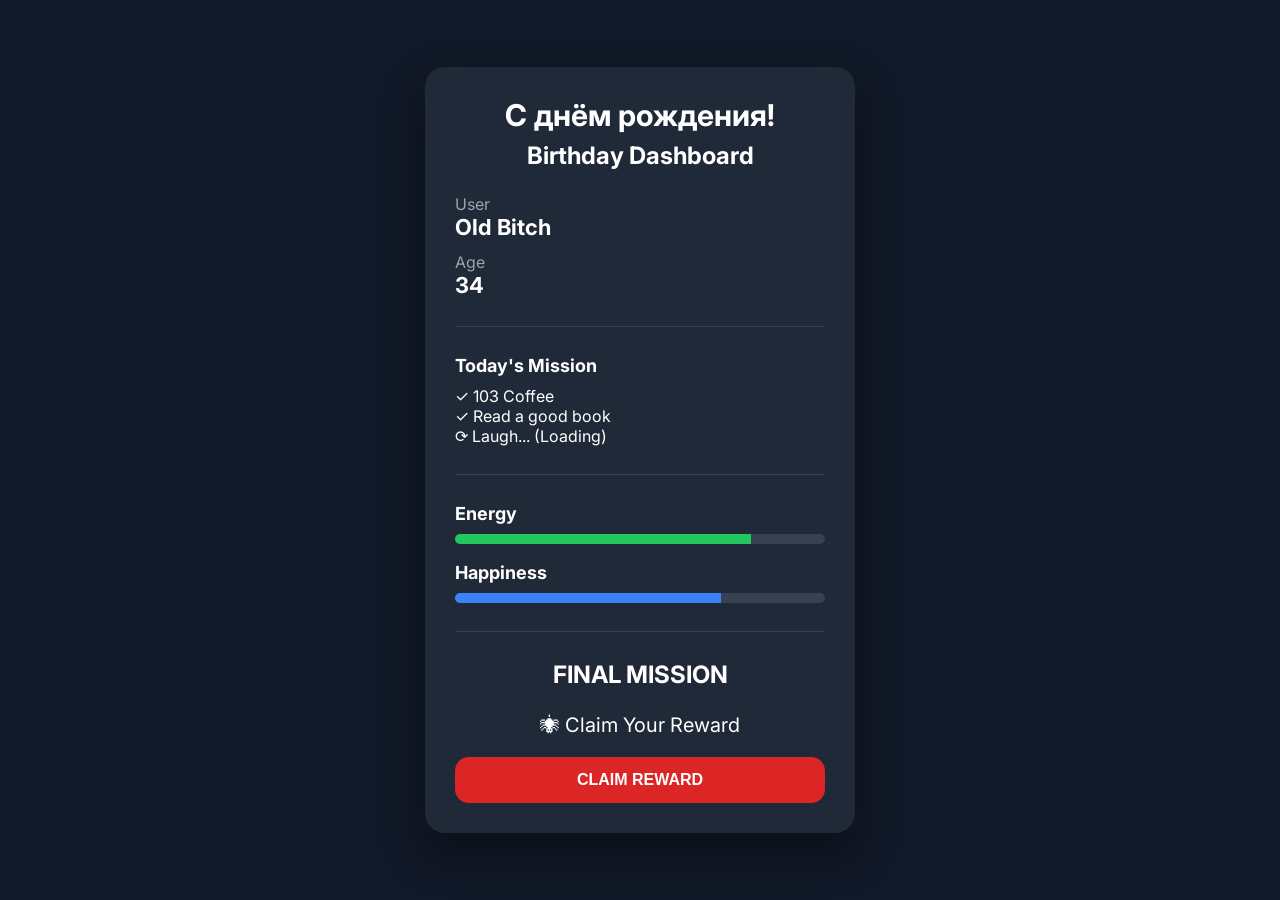
==== v1-backup/index.html @ 1742c91b "Final birthday dashboard" ====
<!DOCTYPE html>
<html lang="en">

<head>
    <meta charset="UTF-8">
    <meta name="viewport" content="width=device-width, initial-scale=1.0">

    <title>Birthday Dashboard</title>
<link rel="preconnect" href="https://fonts.googleapis.com">
<link rel="preconnect" href="https://fonts.gstatic.com" crossorigin>

<link href="https://fonts.googleapis.com/css2?family=Inter:wght@400;500;600;700&display=swap" rel="stylesheet">
    <link rel="stylesheet" href="style.css">
</head>

<body>

<div class="container">

    <h1>С днём рождения!</h1>

    <h2>Birthday Dashboard</h2>

    <div class="section">
        <p class="label">User</p>
        <p class="value">Old Bitch</p>

        <p class="label">Age</p>
        <p class="value">34</p>
    </div>

    <hr>

    <h3>Today's Mission</h3>

    <p>✓ 103 Coffee</p>

    <p>✓ Read a good book</p>

    <p id="laugh">⟳ Laugh... (Loading)</p>

    <hr>

    <h3>Energy</h3>

    <div class="bar">
        <div id="energy-fill"></div>
    </div>

    <h3>Happiness</h3>

    <div class="bar">
        <div id="happy-fill"></div>
    </div>

    <hr>

    <h2>FINAL MISSION</h2>

    <p class="reward">🕷 Claim Your Reward</p>

    <button id="reward-button">
        CLAIM REWARD
    </button>

</div>

<script src="script.js"></script>

</body>

</html>
---- v1-backup/style.css ----
* {
    margin: 0;
    padding: 0;
    box-sizing: border-box;
}

body {
     background: #111827;

    color: white;

    font-family: "Inter", sans-serif;

    display: flex;

    justify-content: center;

    align-items: center;

    min-height: 100vh;

    padding: 24px;
}

.container {

    width: 100%;

    max-width: 430px;

    background: #1F2937;

    border-radius: 20px;

    padding: 30px;

    box-shadow: 0 20px 40px rgba(0,0,0,.35);

}

h1{
    font-size:30px;

    text-align:center;

    margin-bottom:8px;
}

h2{
    font-size:24px;

    text-align:center;

    margin-bottom:24px;
}

h3{
     font-size:18px;

    margin-top:18px;

    margin-bottom:10px;
}

.label{
    color:#9ca3af;
    margin-top:10px;
}

.value{
    font-size:22px;
    font-weight:bold;
    margin-bottom:12px;
}

hr{
    border:none;
    border-top:1px solid #374151;
    margin:28px 0;
}

.bar{
    width:100%;

    height:10px;

    background:#374151;

    border-radius:999px;

    overflow:hidden;

    margin-bottom:16px;
}

#energy-fill{
    width:80%;
    height:100%;
    background:#22c55e;
}

#happy-fill{
    width:72%;
    height:100%;
    background:#3b82f6;
}

.reward{
    text-align:center;
    font-size:20px;
    margin-bottom:20px;
}

button{

    width:100%;

    padding:14px;

    border-radius:14px;

    border:none;

    background:#DC2626;

    color:white;

    font-size:16px;

    font-weight:600;

    cursor:pointer;

    transition:.2s;
}

button:hover{

    background:#1d4ed8;

    transform:translateY(-2px);

}
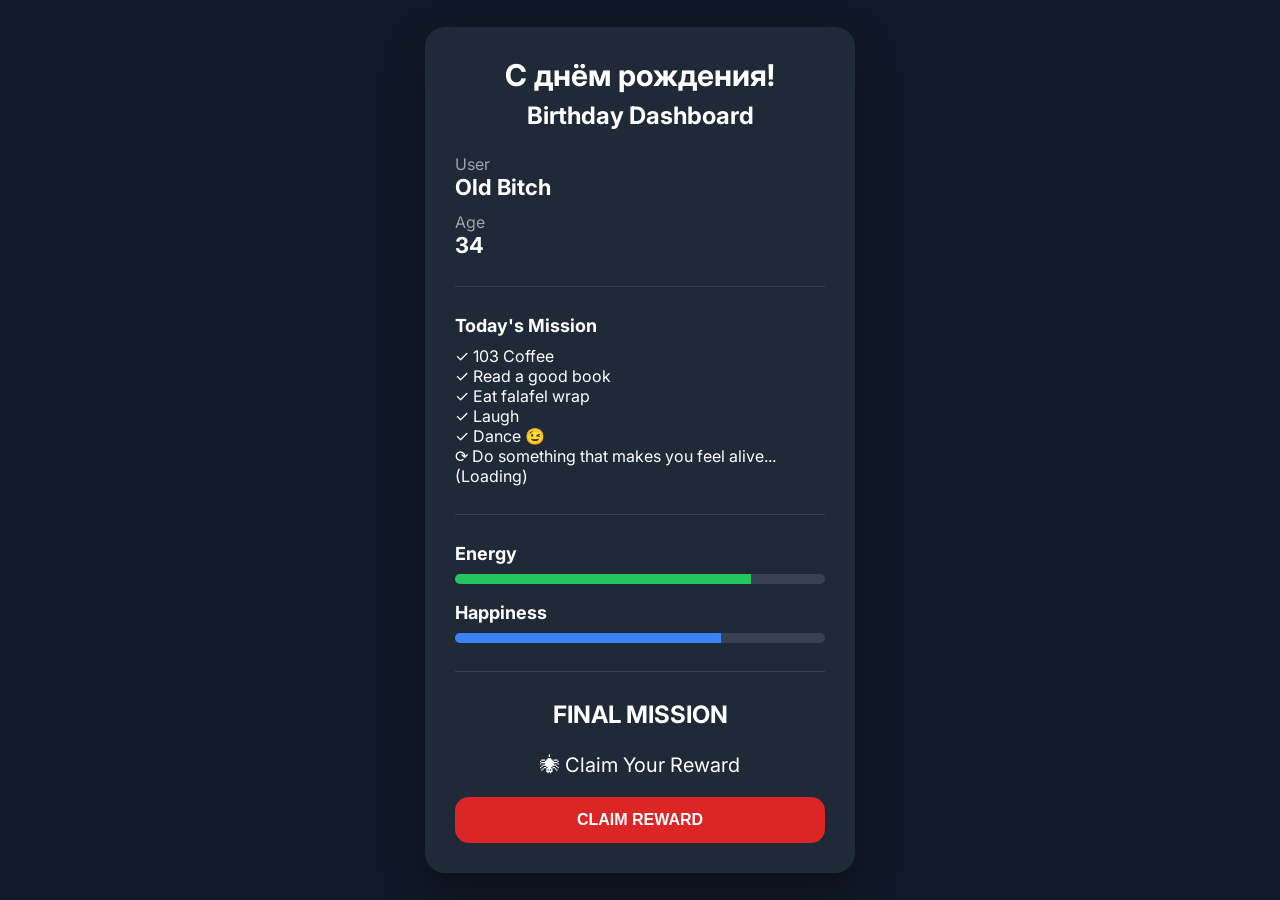
==== commit bd70d672: "New dashboard" ====
--- a/v1-backup/index.html
+++ b/v1-backup/index.html
@@ -31,13 +31,41 @@
 
     <hr>
 
+
     <h3>Today's Mission</h3>
 
-    <p>✓ 103 Coffee</p>
+    <div class="mission">
+        <span>✓</span>
+        <span>103 Coffee</span>
+    </div>
 
-    <p>✓ Read a good book</p>
+    <div class="mission">
+        <span>✓</span>
+        <span>Read a good book</span>
+    </div>
 
-    <p id="laugh">⟳ Laugh... (Loading)</p>
+    <div class="mission">
+        <span>✓</span>
+        <span>Eat falafel wrap</span>
+    </div>
+
+    <div class="mission">
+        <span>✓</span>
+        <span>Laugh</span>
+    </div>
+
+    <div class="mission">
+        <span>✓</span>
+        <span>Dance 😉</span>
+    </div>
+
+    <div class="mission">
+        <span class="spinner">⟳</span>
+        <span id="loadingText">
+            Do something that makes you feel alive... (Loading)
+        </span>
+    </div>
+
 
     <hr>
 
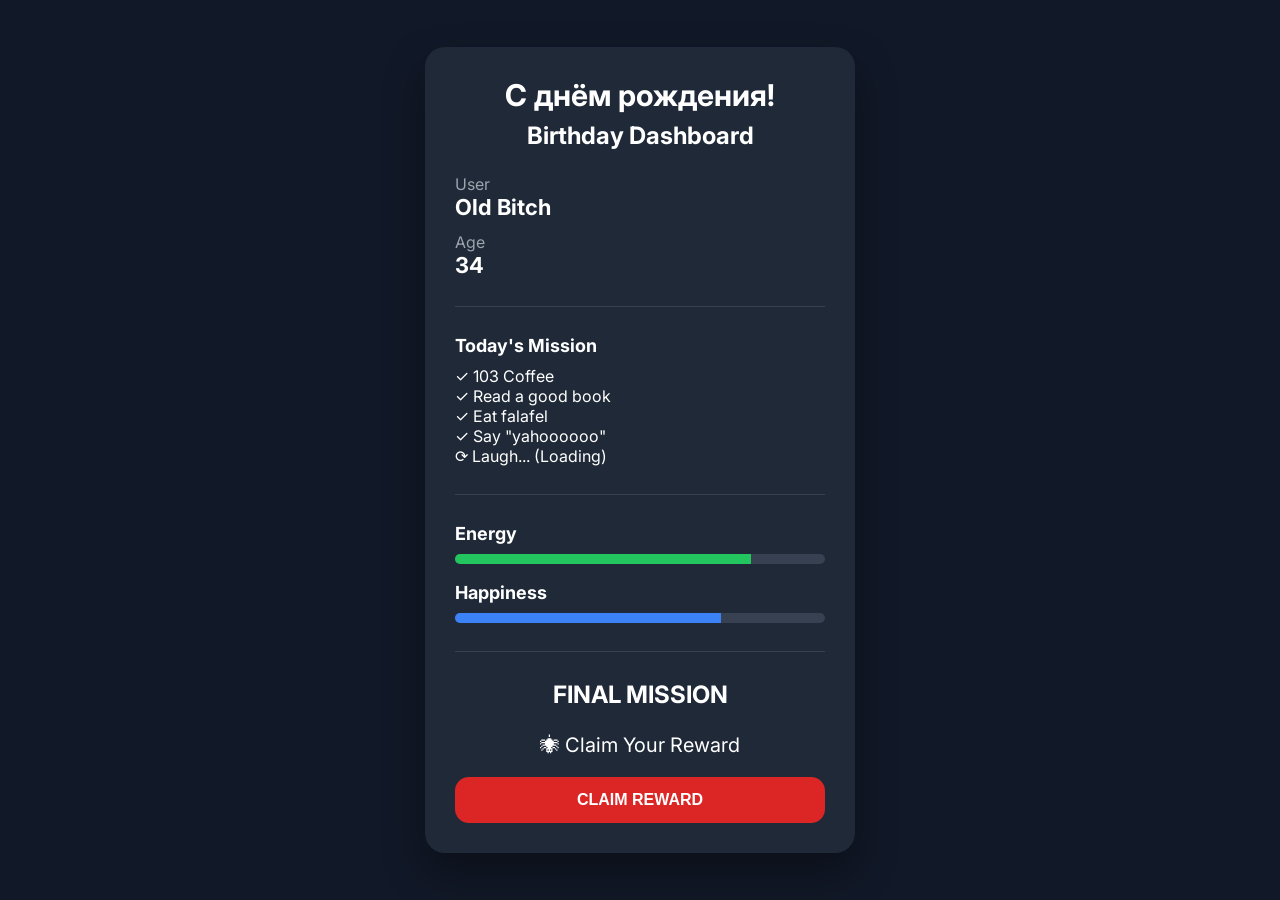
==== commit bea92b5e: "hi" ====
--- a/v1-backup/index.html
+++ b/v1-backup/index.html
@@ -32,42 +32,38 @@
     <hr>
 
 
+    <section>
+
     <h3>Today's Mission</h3>
 
-    <div class="mission">
-        <span>✓</span>
-        <span>103 Coffee</span>
-    </div>
+   <div class="mission">
+    <span>✓</span>
+    <span>103 Coffee</span>
+</div>
 
-    <div class="mission">
-        <span>✓</span>
-        <span>Read a good book</span>
-    </div>
+<div class="mission">
+    <span>✓</span>
+    <span>Read a good book</span>
+</div>
 
-    <div class="mission">
-        <span>✓</span>
-        <span>Eat falafel wrap</span>
-    </div>
+<div class="mission">
+    <span>✓</span>
+    <span>Eat falafel</span>
+</div>
 
-    <div class="mission">
-        <span>✓</span>
-        <span>Laugh</span>
-    </div>
+<div class="mission">
+    <span>✓</span>
+    <span>Say "yahoooooo"</span>
+</div>
 
-    <div class="mission">
-        <span>✓</span>
-        <span>Dance 😉</span>
-    </div>
+<div class="mission">
+    <span class="spinner">⟳</span>
+    <span id="loadingText">Laugh... (Loading)</span>
+</div>
 
-    <div class="mission">
-        <span class="spinner">⟳</span>
-        <span id="loadingText">
-            Do something that makes you feel alive... (Loading)
-        </span>
-    </div>
+</section>
 
-
-    <hr>
+<hr>
 
     <h3>Energy</h3>
 
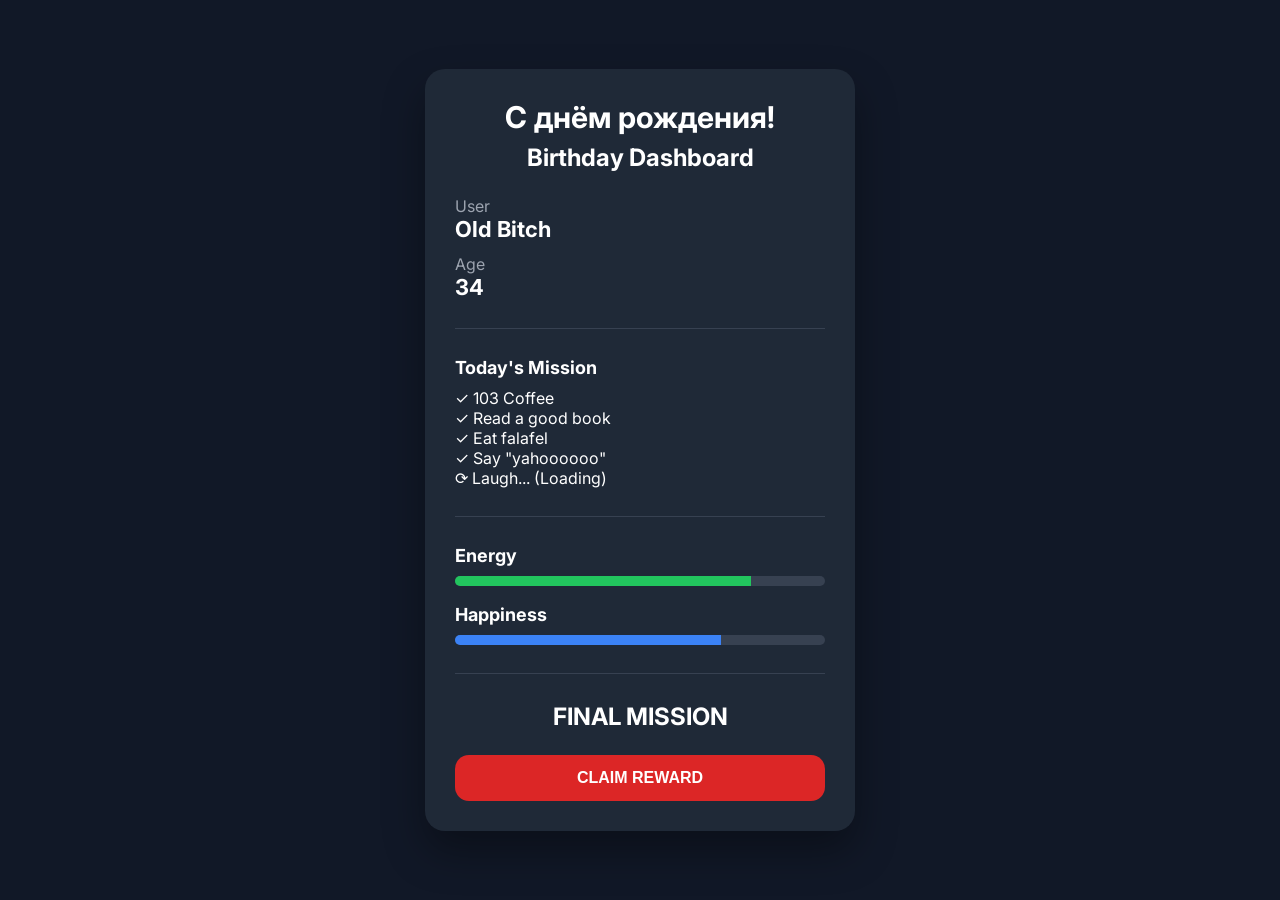
==== commit e415663f: "ikd" ====
--- a/v1-backup/index.html
+++ b/v1-backup/index.html
@@ -81,8 +81,6 @@
 
     <h2>FINAL MISSION</h2>
 
-    <p class="reward">🕷 Claim Your Reward</p>
-
     <button id="reward-button">
         CLAIM REWARD
     </button>
